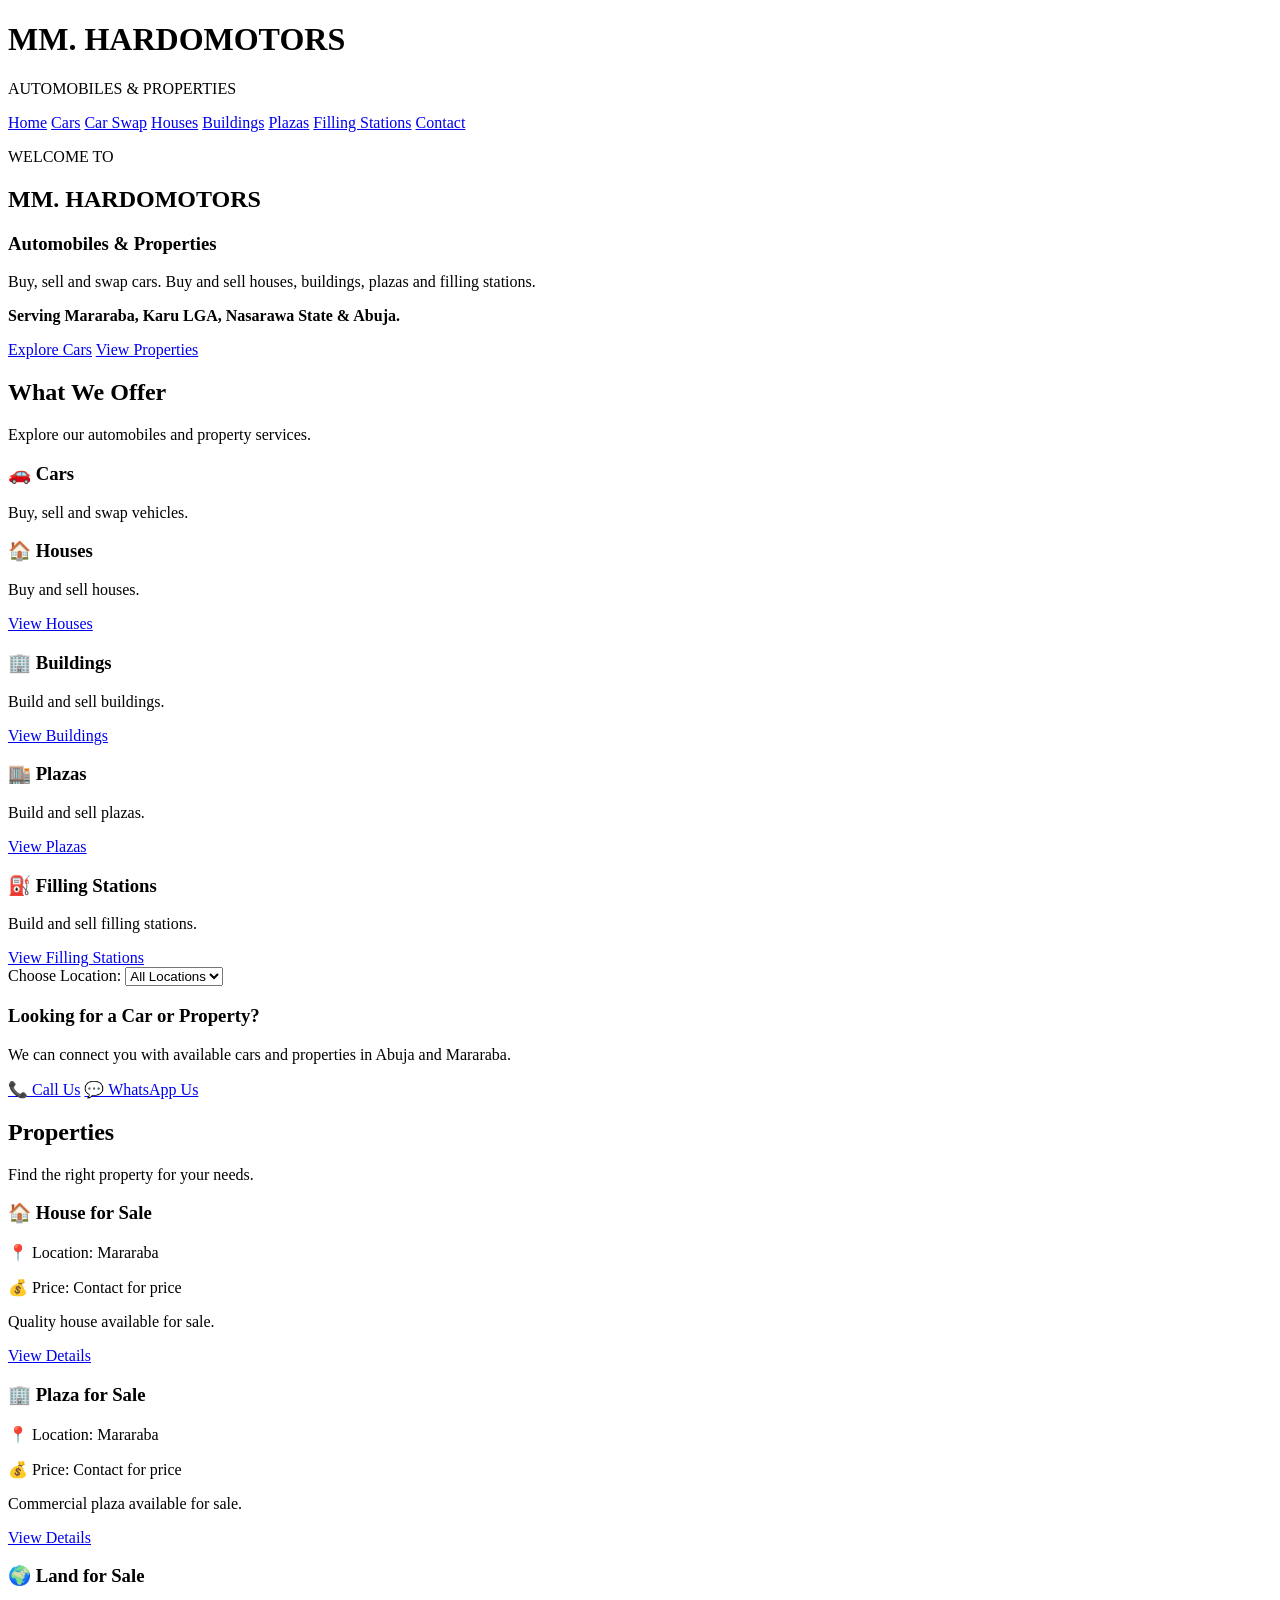
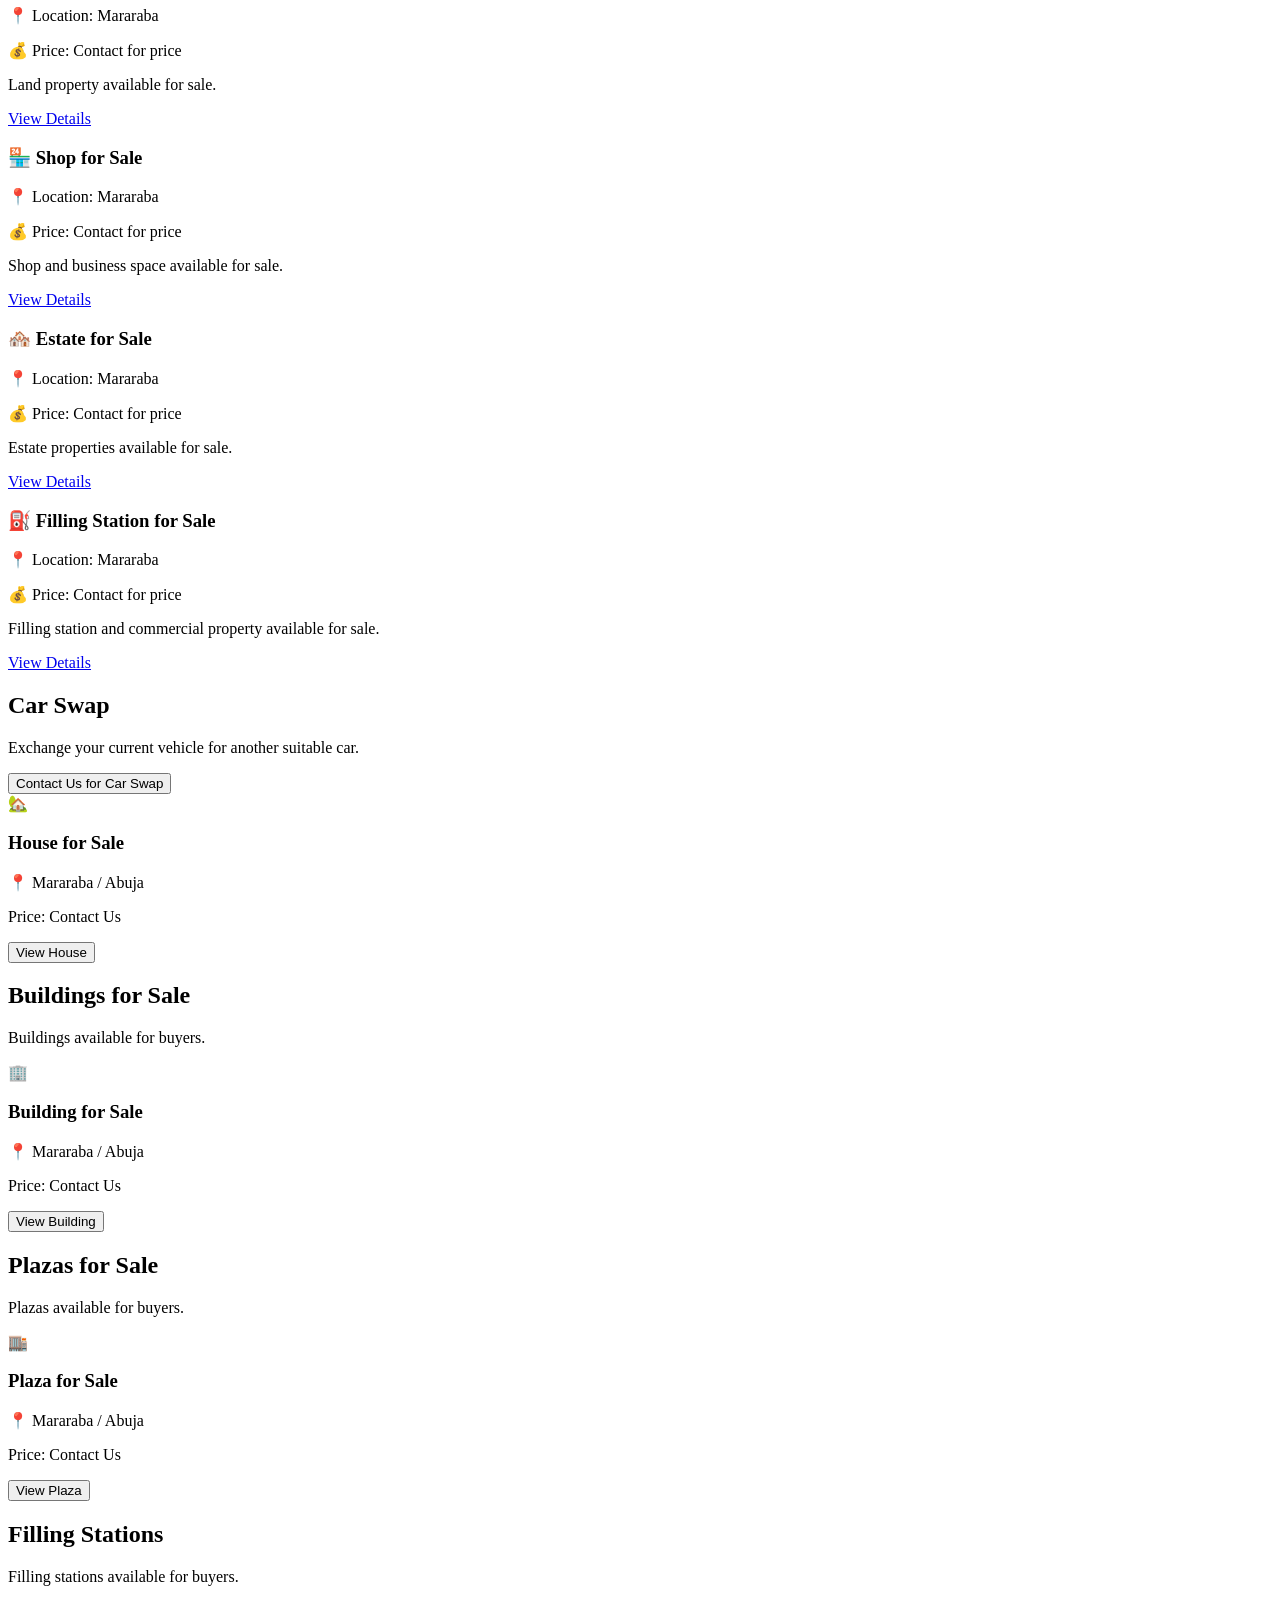
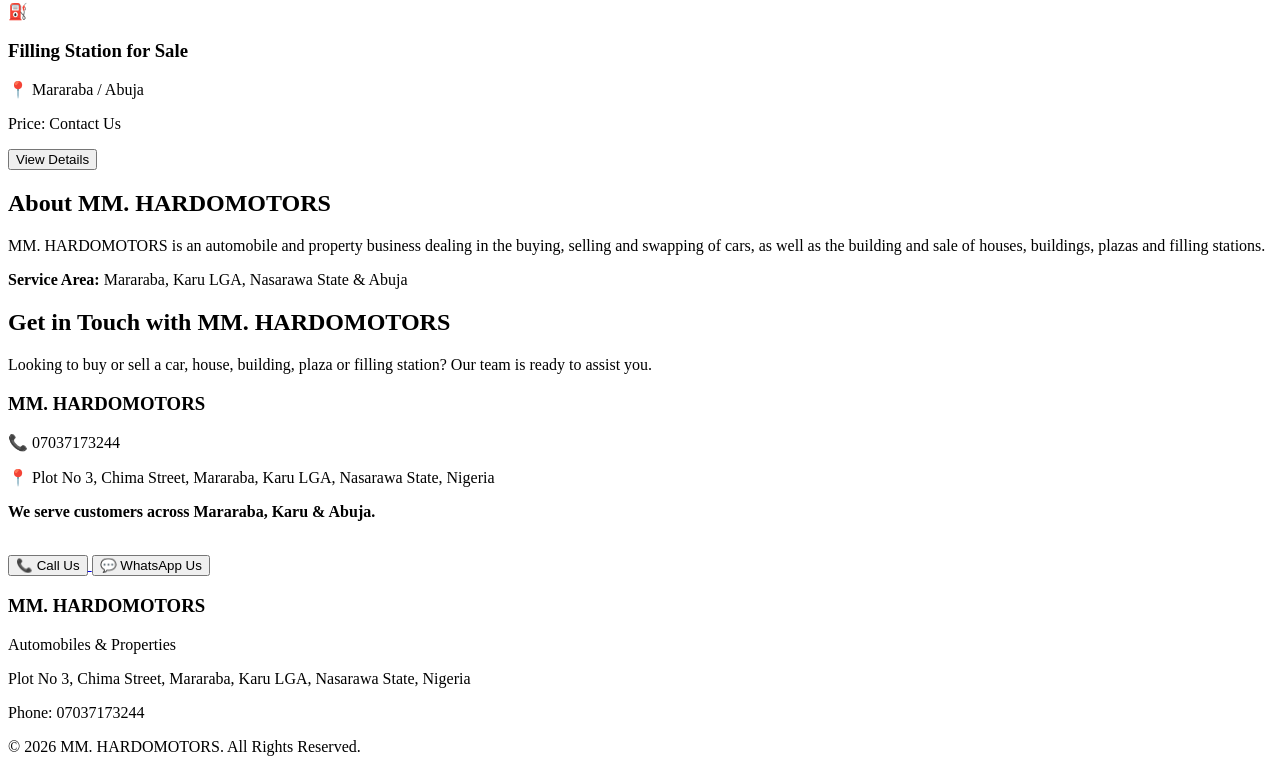
==== index.html @ 6073e5a7 "Add files via upload" ====
<!DOCTYPE html>
<html lang="en">

<head>
    <meta charset="UTF-8">
    <meta name="viewport" content="width=device-width, initial-scale=1.0">

    <title>MM. HARDOMOTORS | Automobiles & Properties</title>

    <link rel="stylesheet" href="style.css">
</head>

<body>

    <!-- HEADER -->
    <header>

        <div class="logo">
            <h1>MM. HARDOMOTORS</h1>
            <p>AUTOMOBILES & PROPERTIES</p>
        </div>

        <nav>
            <a href="#home">Home</a>
            <a href="#cars">Cars</a>
            <a href="#car-swap">Car Swap</a>
            <a href="#houses">Houses</a>
            <a href="#buildings">Buildings</a>
            <a href="#plazas">Plazas</a>
            <a href="#filling-stations">Filling Stations</a>
            <a href="#contact">Contact</a>
        </nav>

    </header>


    <!-- MAIN -->
    <main>

        <!-- HOME -->
        <section id="home" class="hero">

            <p>WELCOME TO</p>

            <h2>MM. HARDOMOTORS</h2>

            <h3>Automobiles & Properties</h3>

            <p>
                Buy, sell and swap cars.
                Buy and sell houses, buildings,
                plazas and filling stations.
            </p>

            <p>
                <strong>Serving Mararaba, Karu LGA, Nasarawa State & Abuja.</strong>
            </p>

            <a href="#cars" class="category-button">Explore Cars</a>
            <a href="#properties" class="category-button">View Properties</a>

        </section>
      <!-- ================= BUSINESS CATEGORIES ================= -->

<section id="categories">

    <h2>What We Offer</h2>

    <p>
        Explore our automobiles and property services.
    </p>

    <div class="category-container">

        <div class="category-card">
            <h3>🚗 Cars</h3>
            <p>Buy, sell and swap vehicles.</p>
            
        </div>

        <div class="category-card">
            <h3>🏠 Houses</h3>
            <p>Buy and sell houses.</p>
            <a href="#houses" class="category-button">View Houses</a>
        </div>

        <div class="category-card">
            <h3>🏢 Buildings</h3>
            <p>Build and sell buildings.</p>
            <a href="#buildings" class="category-button">View Buildings</a>
        </div>

        <div class="category-card">
            <h3>🏬 Plazas</h3>
            <p>Build and sell plazas.</p>
            <a href="#plazas" class="category-button">View Plazas</a>
        </div>

        <div class="category-card">
            <h3>⛽ Filling Stations</h3>
            <p>Build and sell filling stations.</p>
            <a href="#filling-stations" class="category-button">
    View Filling Stations
            </a>
        </div>

    </div>

</section>
<!-- ================= CARS ================= -->
      <div class="location-filter">
    <label for="location">Choose Location:</label>

    <select id="location">
        <option value="all">All Locations</option>
        <option value="abuja">Abuja</option>
        <option value="mararaba">Mararaba</option>
    </select>
      </div>
      <div class="location-info">
    <h3>Looking for a Car or Property?</h3>
    <p>We can connect you with available cars and properties in Abuja and Mararaba.</p>
    <a href="tel:07037173244" class="category-button">📞 Call Us</a>
<a href="https://wa.me/2347037173244" class="category-button">💬 WhatsApp Us</a>
      </div>
      <section id="properties">
    <h2>Properties</h2>
    <p>Find the right property for your needs.</p>
        <div class="property-card">
    <h3>🏠 House for Sale</h3>
    <p>📍 Location: Mararaba</p>
    <p>💰 Price: Contact for price</p>
    <p>Quality house available for sale.</p>

    <a href="#contact" class="view-details">View Details</a>
        </div>
    <div class="property-card">
    <h3>🏢 Plaza for Sale</h3>
    <p>📍 Location: Mararaba</p>
    <p>💰 Price: Contact for price</p>
    <p>Commercial plaza available for sale.</p>

    <a href="#" class="category-button">View Details</a>
    </div>
        
        
    

    <div class="property-card">
    <h3>🌍 Land for Sale</h3>
    <p>📍 Location: Mararaba</p>
    <p>💰 Price: Contact for price</p>
    <p>Land property available for sale.</p>

    <a href="#" class="category-button">View Details</a>
    </div>
        
        
    

    <div class="property-card">
    <h3>🏪 Shop for Sale</h3>
    <p>📍 Location: Mararaba</p>
    <p>💰 Price: Contact for price</p>
    <p>Shop and business space available for sale.</p>

    <a href="#" class="category-button">View Details</a>
    </div>
        
        
    

    <div class="property-card">
    <h3>🏘️ Estate for Sale</h3>
    <p>📍 Location: Mararaba</p>
    <p>💰 Price: Contact for price</p>
    <p>Estate properties available for sale.</p>

    <a href="#" class="category-button">View Details</a>
    </div>
        
        
    
    <div class="property-card">
    <h3>⛽ Filling Station for Sale</h3>
    <p>📍 Location: Mararaba</p>
    <p>💰 Price: Contact for price</p>
    <p>Filling station and commercial property available for sale.</p>

    <a href="#" class="category-button">View Details</a>
    </div>
        
        
    
      </section>

        <!-- CAR SWAP -->
        <section id="car-swap">

            <h2>Car Swap</h2>

            <p>
                Exchange your current vehicle
                for another suitable car.
            </p>

            <button>Contact Us for Car Swap</button>

        </section>


        <!-- ================= HOUSES ================= -->
  
        <div class="listing-card">

            <div class="listing-image">
                🏡
            </div>

            <div class="listing-info">
                <h3>House for Sale</h3>

                <p>📍 Mararaba / Abuja</p>

                <p class="price">Price: Contact Us</p>

              <a href="house-details.html">
    <button>View House</button>
              </a>
                
            </div>

        </div>

    </>

     <!-- ================= BUILDINGS ================= -->

<section id="buildings">

    <h2>Buildings for Sale</h2>

    <p>
        Buildings available for buyers.
    </p>

    <div class="listing-container">

        <div class="listing-card">

            <div class="listing-image">
                🏢
            </div>

            <div class="listing-info">

                <h3>Building for Sale</h3>

                <p>📍 Mararaba / Abuja</p>

                <p class="price">Price: Contact Us</p>

                <button>View Building</button>

            </div>

        </div>

    </div>

</section>
            
        <!-- ================= PLAZAS ================= -->

<section id="plazas">

    <h2>Plazas for Sale</h2>

    <p>
        Plazas available for buyers.
    </p>

    <div class="listing-container">

        <div class="listing-card">

            <div class="listing-image">
                🏬
            </div>

            <div class="listing-info">

                <h3>Plaza for Sale</h3>

                <p>📍 Mararaba / Abuja</p>

                <p class="price">Price: Contact Us</p>

                <button>View Plaza</button>

            </div>

        </div>

    </div>

</section>

        <!-- ================= FILLING STATIONS ================= -->

<section id="filling-stations">

    <h2>Filling Stations</h2>

    <p>
        Filling stations available for buyers.
    </p>

    <div class="listing-container">

        <div class="listing-card">

            <div class="listing-image">
                ⛽
            </div>

            <div class="listing-info">

                <h3>Filling Station for Sale</h3>

                <p>📍 Mararaba / Abuja</p>

                <p class="price">Price: Contact Us</p>

                <button>View Details</button>

            </div>

        </div>

    </div>

</section>


        <!-- ABOUT -->
        <section id="about">

            <h2>About MM. HARDOMOTORS</h2>

            <p>
                MM. HARDOMOTORS is an automobile and
                property business dealing in the buying,
                selling and swapping of cars, as well as
                the building and sale of houses, buildings,
                plazas and filling stations.
            </p>

            <p>
                <strong>Service Area:</strong>
                Mararaba, Karu LGA, Nasarawa State & Abuja
            </p>

        </section>

      <!-- ================= CONTACT ================= -->

<section id="contact">

    <h2>Get in Touch with MM. HARDOMOTORS</h2>

    <p>
    Looking to buy or sell a car, house, building, plaza or filling station?
    Our team is ready to assist you.
    </p>
        
    <div class="contact-box">

        <h3>MM. HARDOMOTORS</h3>

        <p>📞 07037173244</p>

        <p>
            📍 Plot No 3, Chima Street,
            Mararaba, Karu LGA,
            Nasarawa State, Nigeria
        </p>
      <p><strong>We serve customers across Mararaba, Karu & Abuja.</strong></p>
        <br>

        <a href="tel:07037173244">
            <button>📞 Call Us</button>
        </a>

        <a href="https://wa.me/2347037173244" target="_blank">
            <button>💬 WhatsApp Us</button>
        </a>

    </div>

</section>
    <!-- FOOTER -->
    <footer>

        <h3>MM. HARDOMOTORS</h3>

        <p>Automobiles & Properties</p>

        <p>
            Plot No 3, Chima Street,
            Mararaba, Karu LGA,
            Nasarawa State, Nigeria
        </p>

        <p>Phone: 07037173244</p>

        <p>
            © 2026 MM. HARDOMOTORS.
            All Rights Reserved.
        </p>

    </footer>

</body>

</html>
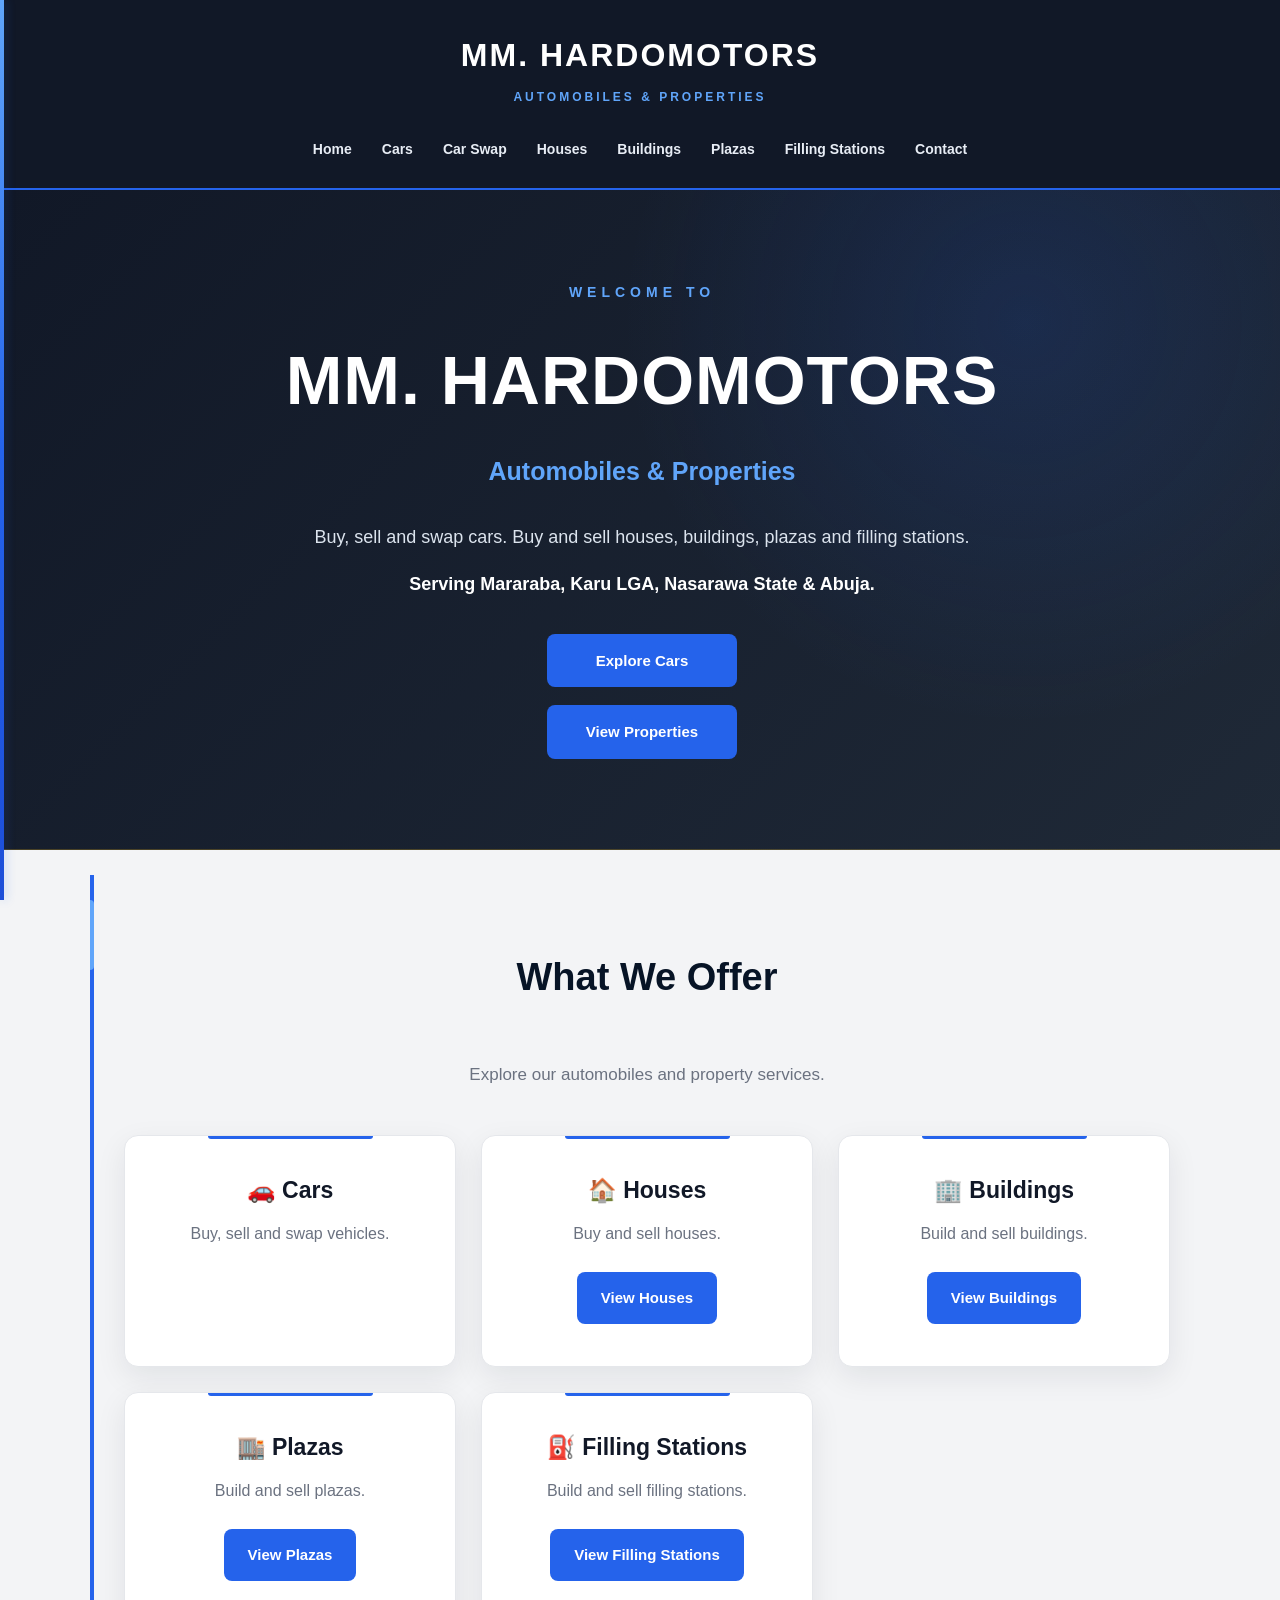
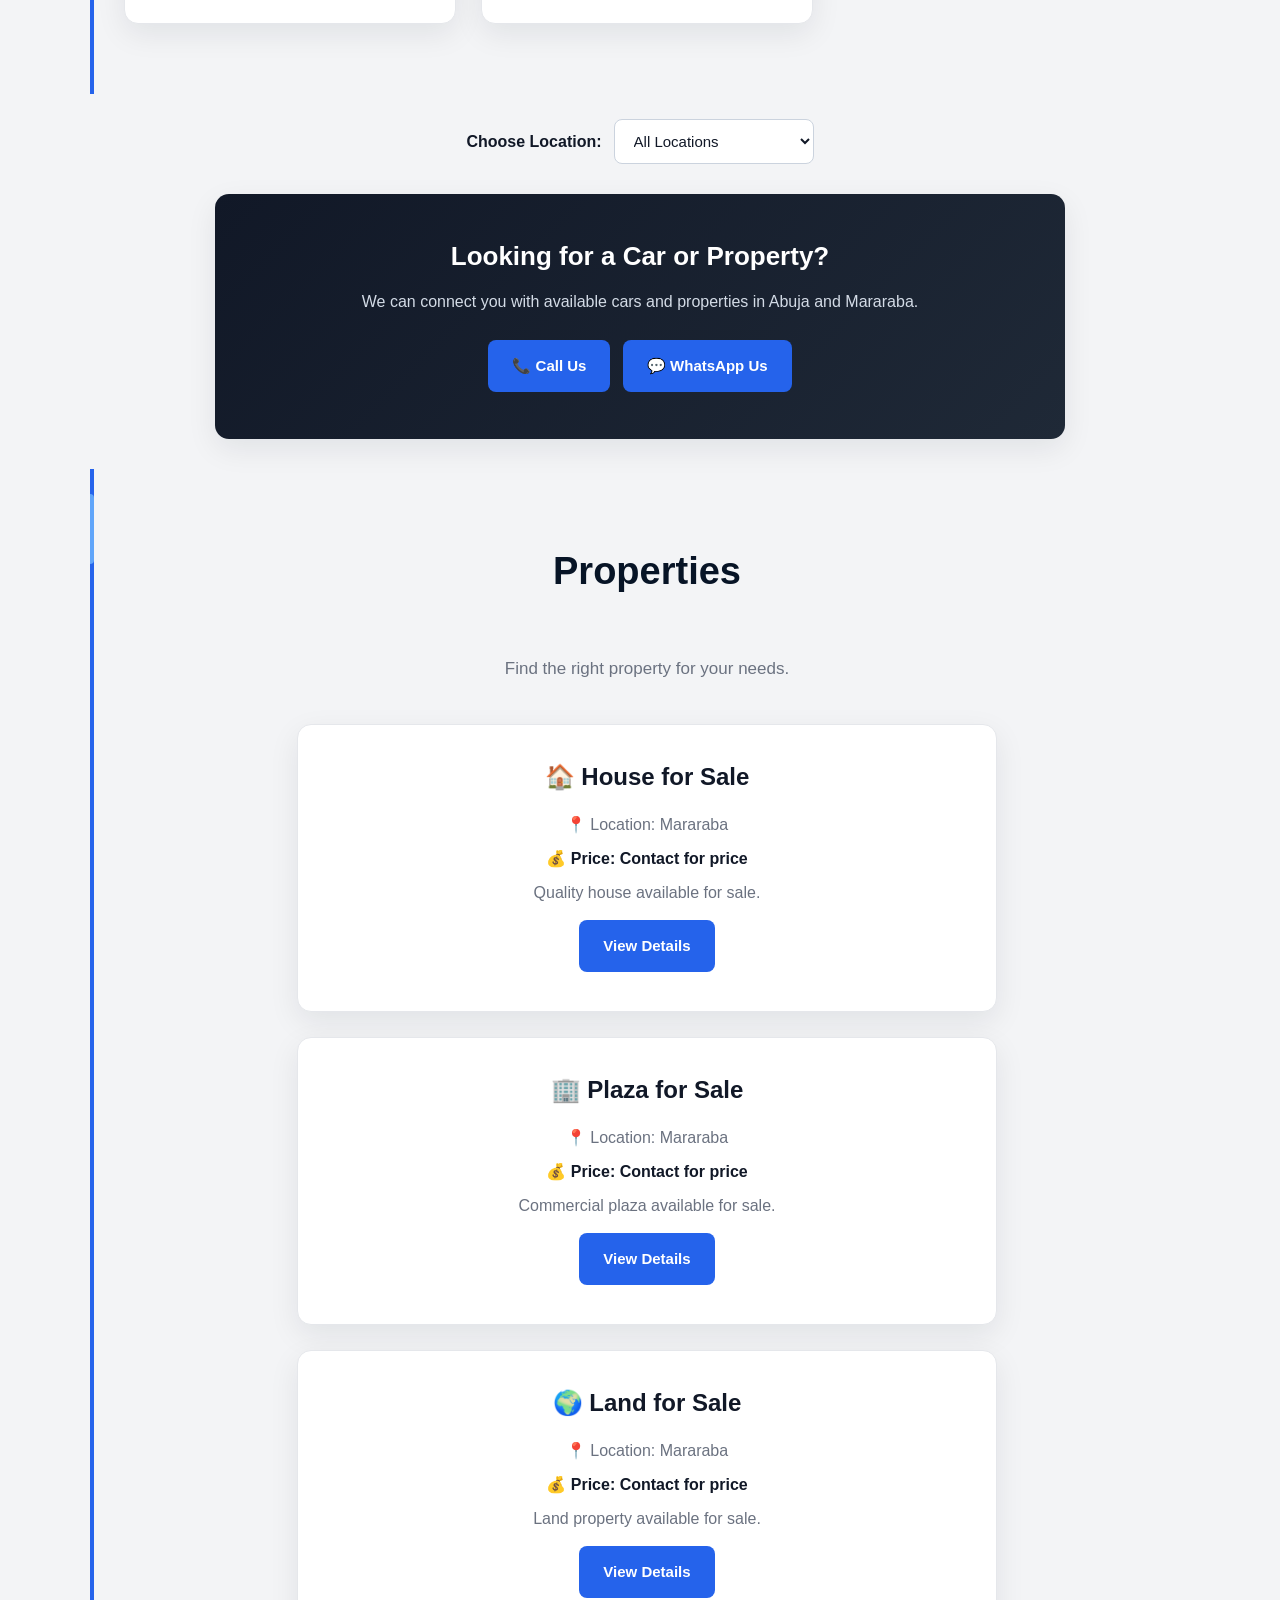
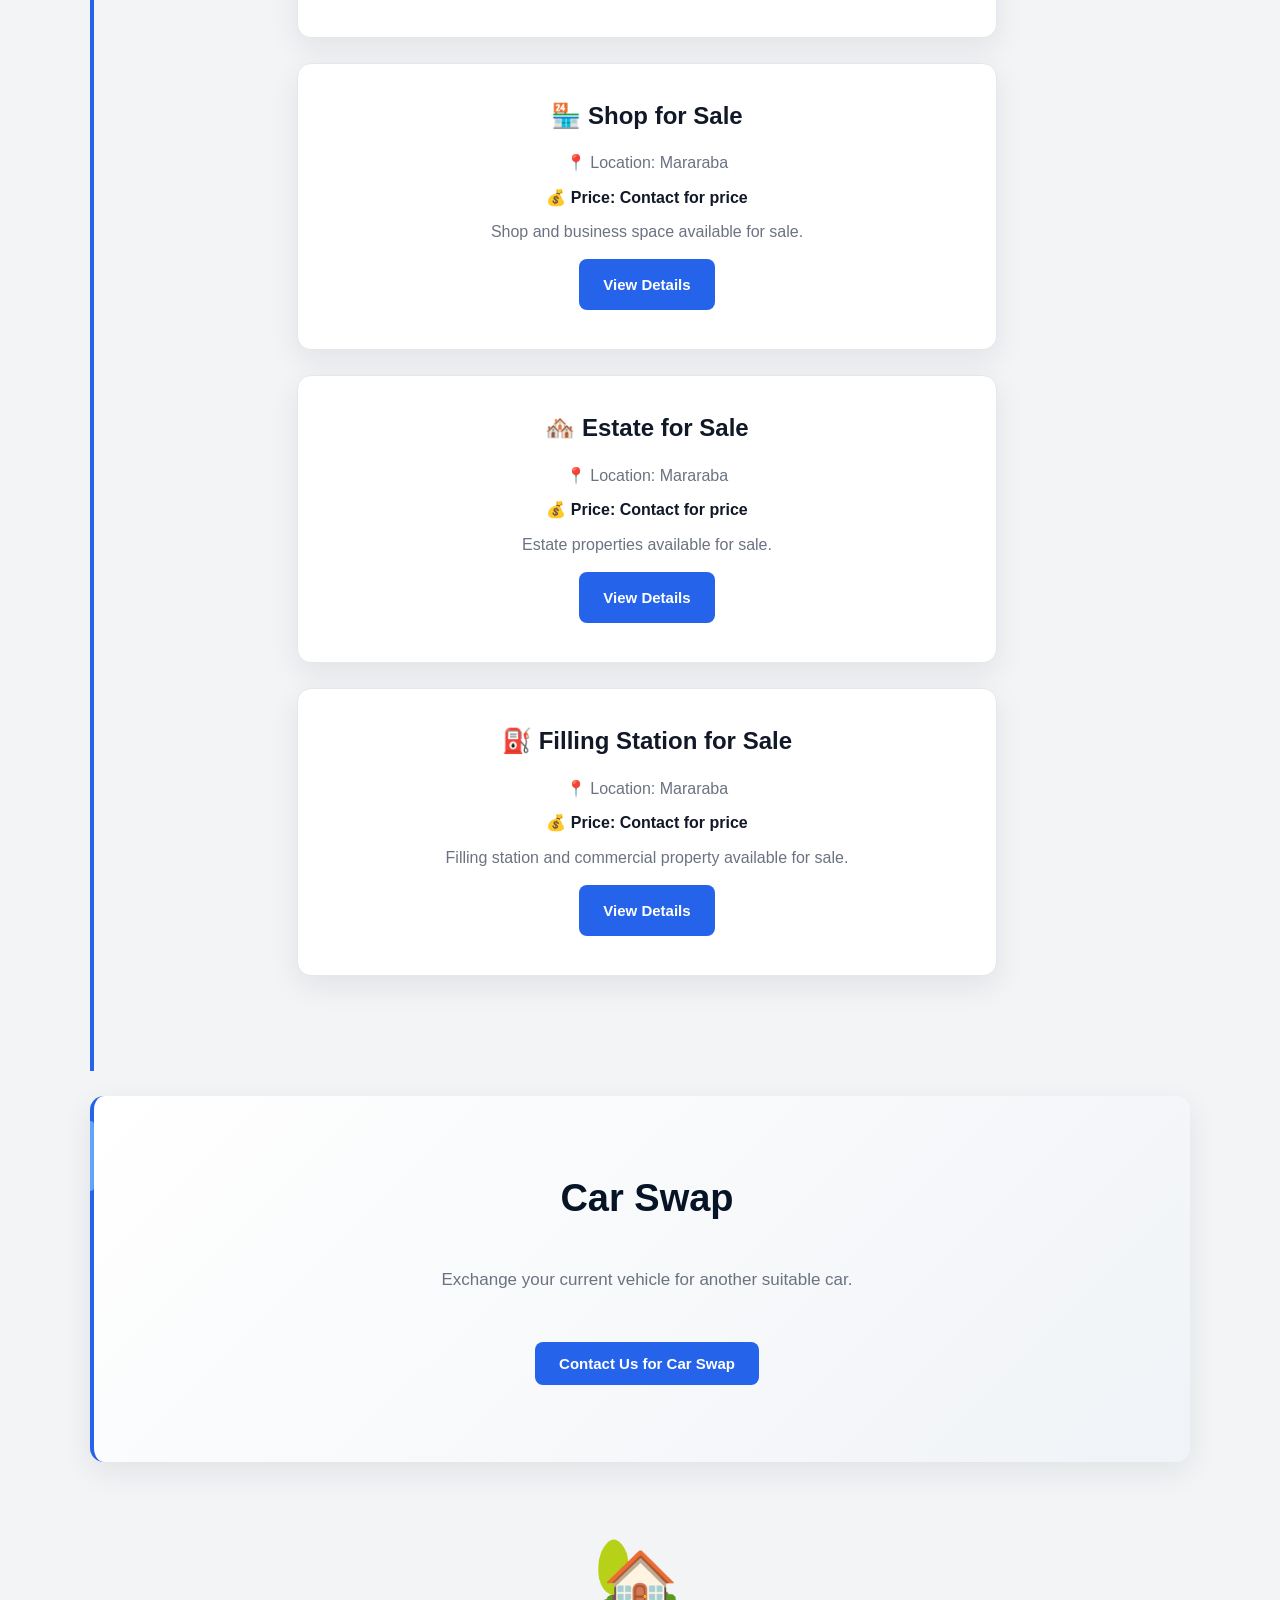
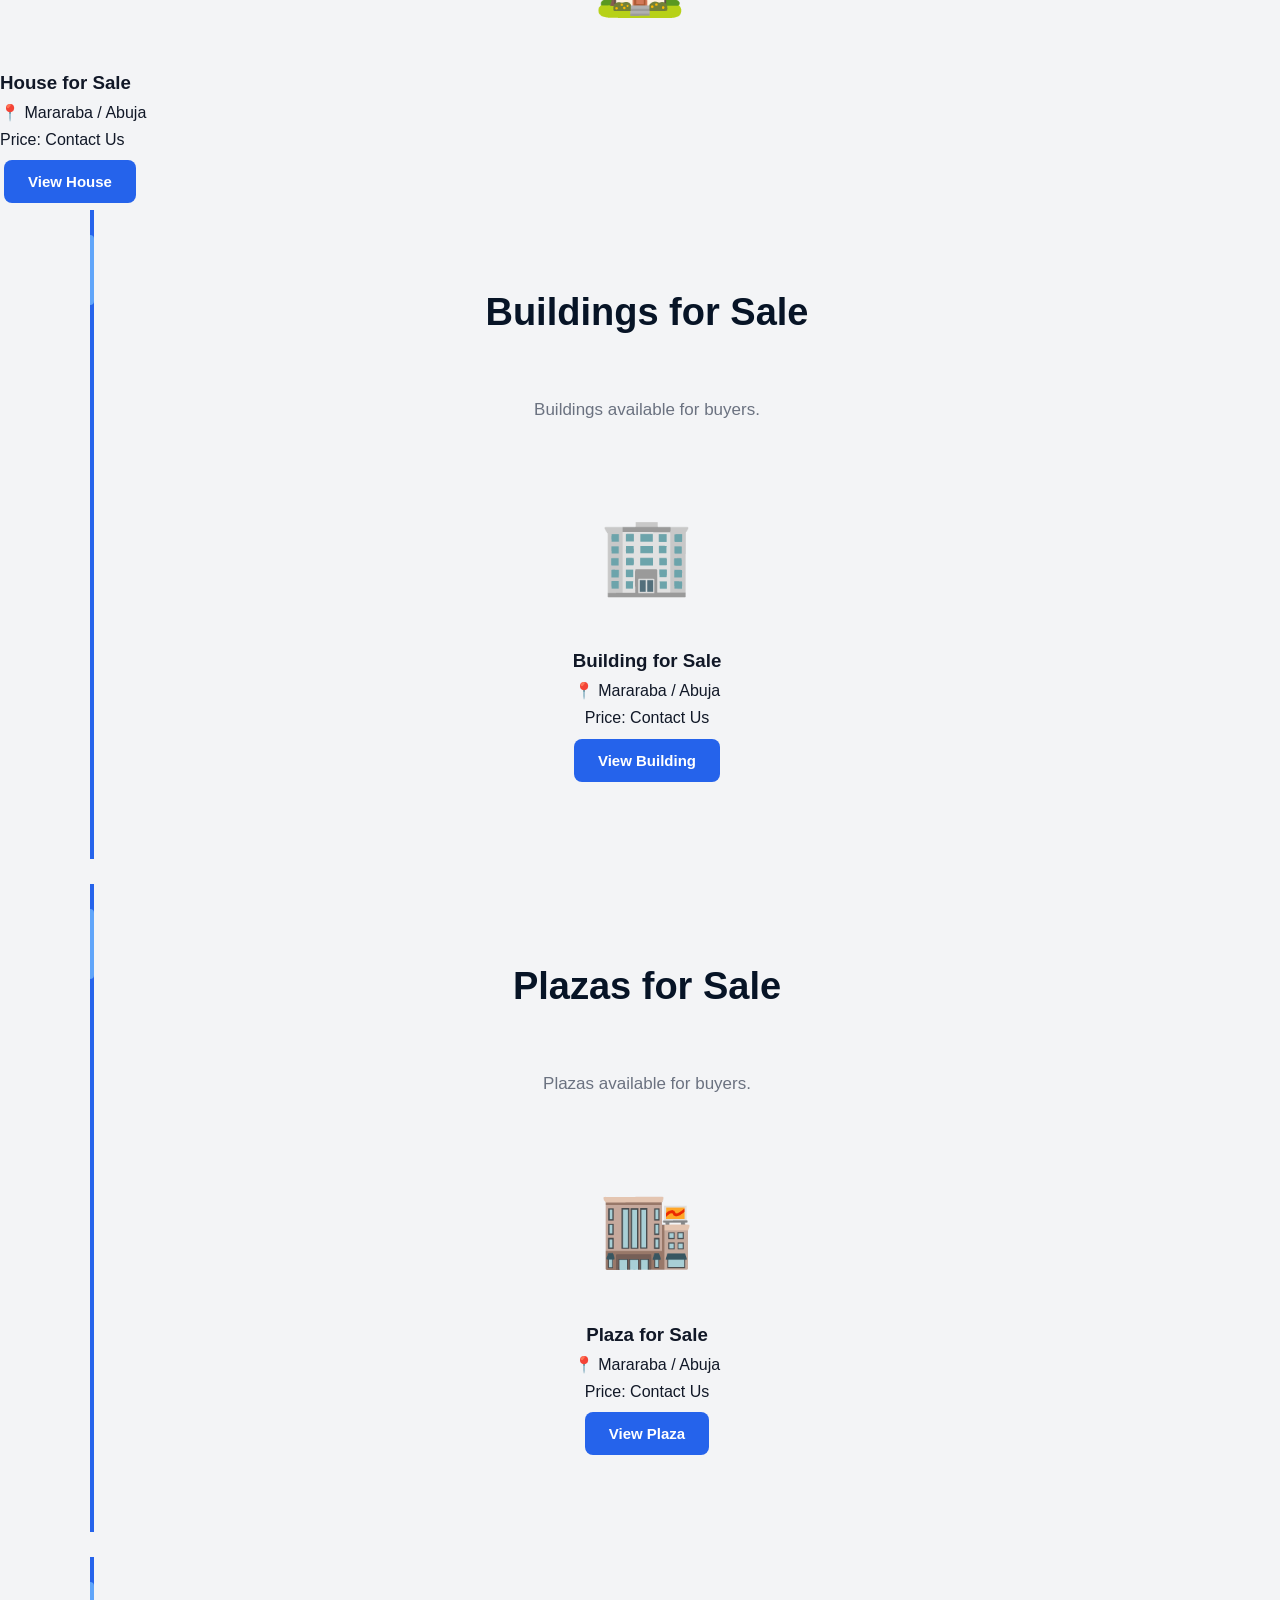
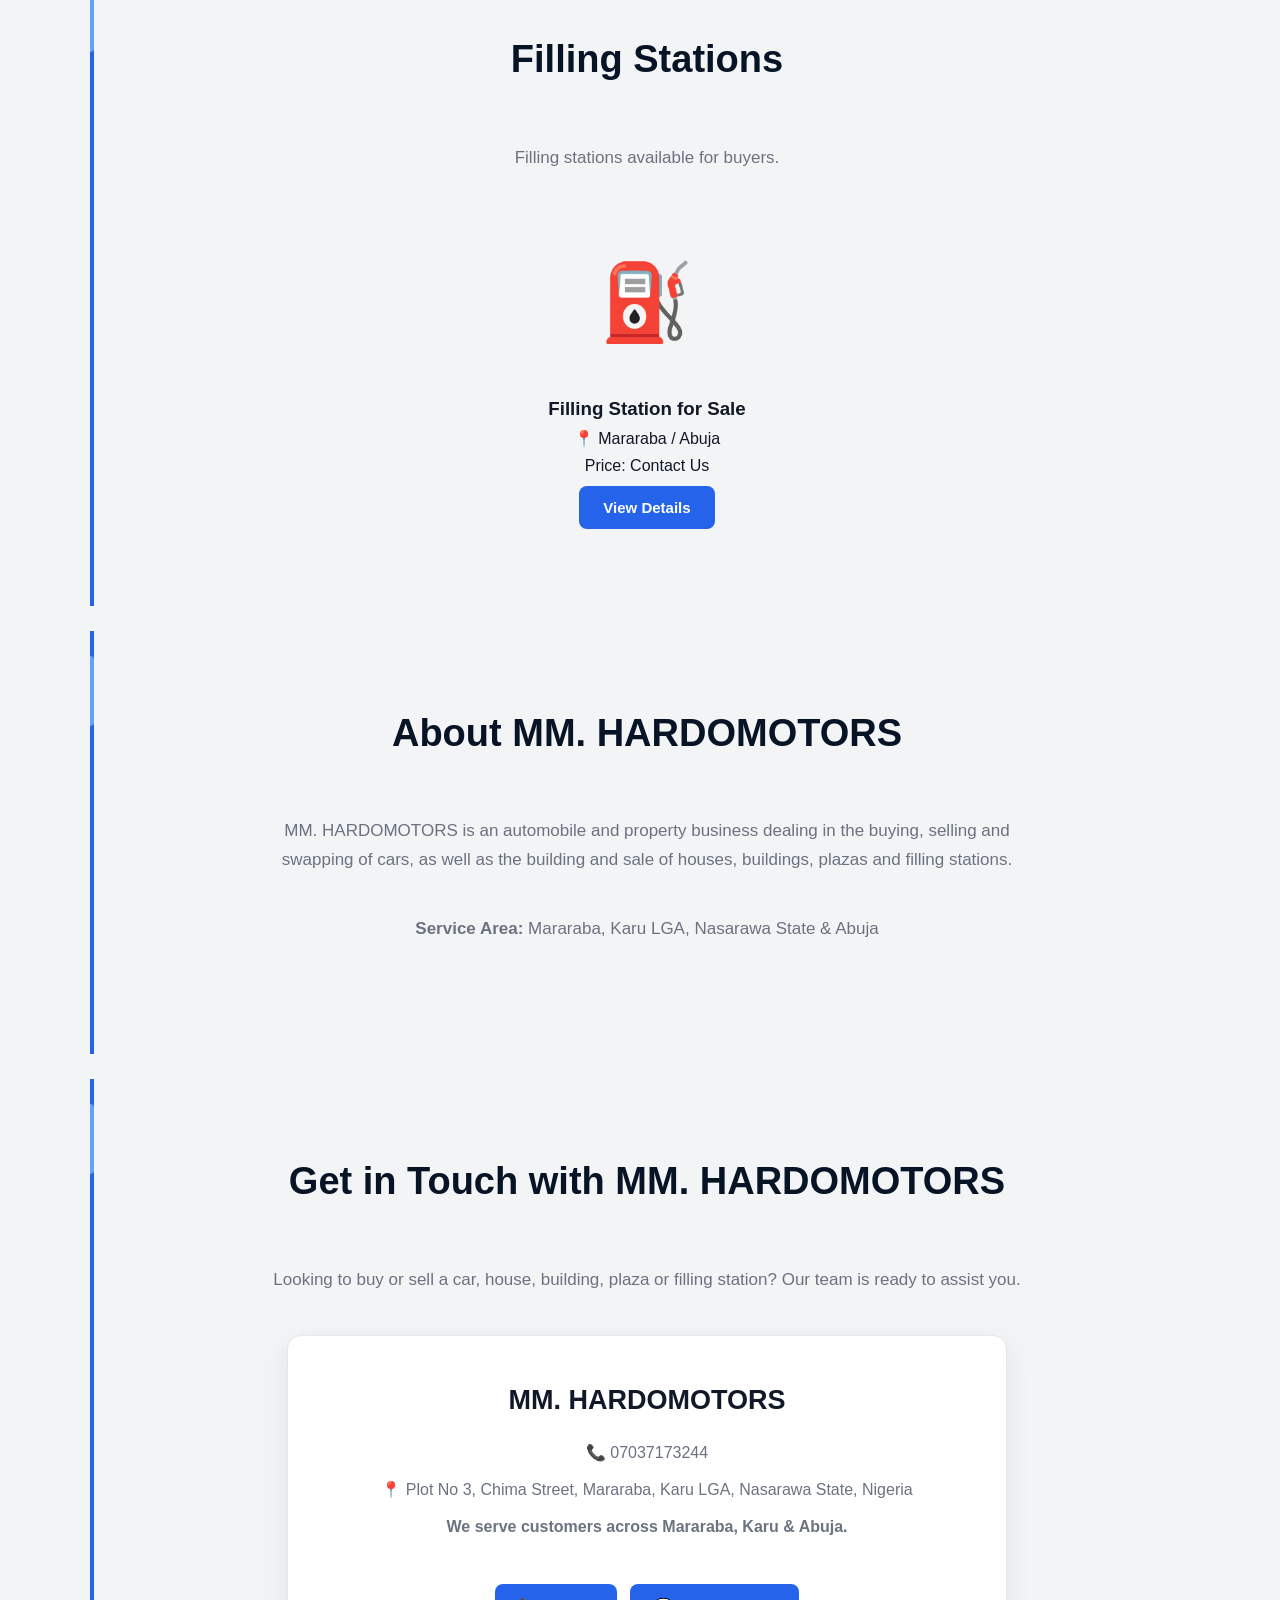
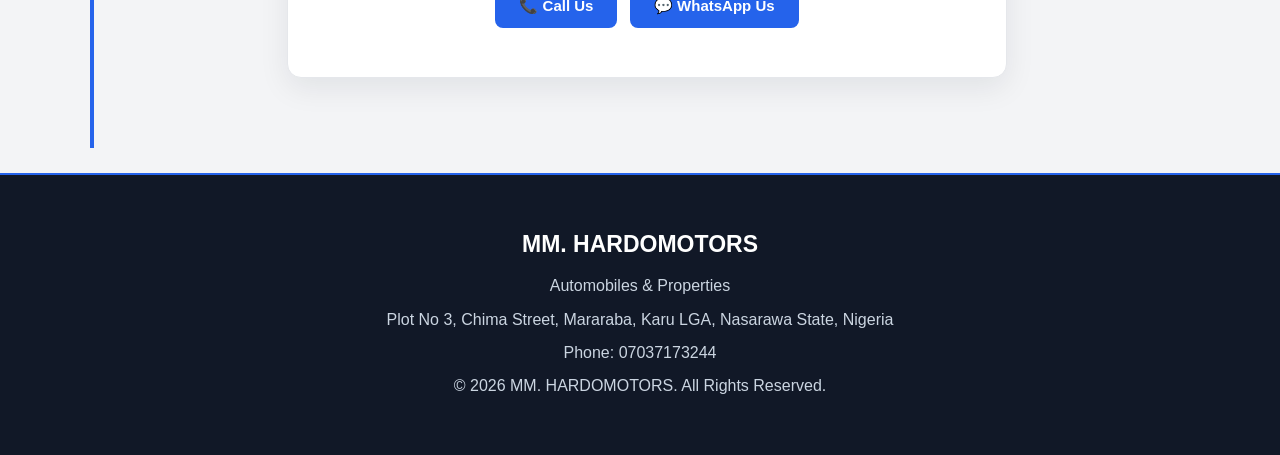
==== commit d96cd589: "Update link to house details page" ====
--- a/index.html
+++ b/index.html
@@ -132,7 +132,7 @@
     <p>💰 Price: Contact for price</p>
     <p>Quality house available for sale.</p>
 
-    <a href="#contact" class="view-details">View Details</a>
+    <a href="house-details.html" class="view-details">View Details</a>
         </div>
     <div class="property-card">
     <h3>🏢 Plaza for Sale</h3>
@@ -423,4 +423,4 @@
 
 </body>
 
-</html>+</html>
--- a/style.css
+++ b/style.css
@@ -0,0 +1,1623 @@
+/* =========================================================
+   MM. HARDOMOTORS
+   PREMIUM STYLE — VERSION 2
+   ========================================================= */
+:root {
+    --primary: #111827;
+    --primary-light: #1f2937;
+
+    --accent: #2563eb;
+    --accent-light: #60a5fa;
+
+    --white: #ffffff;
+    --background: #f3f4f6;
+
+    --text: #111827;
+    --muted: #6b7280;
+
+    --border: #e5e7eb;
+
+    --shadow: 0 10px 30px rgba(17, 24, 39, 0.08);
+    --shadow-hover: 0 18px 40px rgba(17, 24, 39, 0.14);
+
+    --radius: 14px;
+}
+/* =========================================================
+   RESET
+   ========================================================= */
+
+* {
+    margin: 0;
+    padding: 0;
+    box-sizing: border-box;
+}
+
+html {
+    scroll-behavior: smooth;
+}
+
+body {
+    font-family: Arial, Helvetica, sans-serif;
+    background: var(--background);
+    color: var(--text);
+    line-height: 1.7;
+}
+
+a {
+    text-decoration: none;
+}
+
+button {
+    font-family: inherit;
+    cursor: pointer;
+}
+
+
+/* =========================================================
+   HEADER
+   ========================================================= */
+
+header {
+    background: var(--navy);
+    color: var(--white);
+    text-align: center;
+    padding: 28px 20px 20px;
+    border-bottom: 3px solid var(--gold);
+}
+
+.logo h1 {
+    font-size: 31px;
+    font-weight: 800;
+    letter-spacing: 2px;
+}
+
+.logo p {
+    color: var(--gold-light);
+    font-size: 12px;
+    font-weight: 700;
+    letter-spacing: 3px;
+    margin-top: 3px;
+}
+
+
+/* =========================================================
+   NAVIGATION
+   ========================================================= */
+
+nav {
+    display: flex;
+    justify-content: center;
+    align-items: center;
+    flex-wrap: wrap;
+    gap: 5px;
+
+    margin-top: 22px;
+}
+
+nav a {
+    color: #e9eef5;
+    padding: 9px 13px;
+
+    font-size: 14px;
+    font-weight: 600;
+
+    border-radius: 6px;
+
+    transition:
+        background 0.25s ease,
+        color 0.25s ease,
+        transform 0.25s ease;
+}
+
+nav a:hover {
+    background: var(--gold);
+    color: var(--navy);
+    transform: translateY(-2px);
+}
+
+
+/* =========================================================
+   GENERAL SECTIONS
+   ========================================================= */
+
+section {
+    width: 100%;
+    max-width: 1180px;
+    margin: 0 auto;
+    padding: 90px 25px;
+}
+
+section h2 {
+    position: relative;
+
+    text-align: center;
+
+    color: var(--navy);
+
+    font-size: 38px;
+    font-weight: 800;
+
+    margin-bottom: 18px;
+}
+
+section h2::after {
+    content: "";
+
+    display: block;
+
+    width: 55px;
+    height: 3px;
+
+    background: var(--gold);
+
+    margin: 14px auto 0;
+
+    border-radius: 20px;
+}
+
+section > p {
+    max-width: 760px;
+
+    margin: 0 auto 40px;
+
+    text-align: center;
+
+    color: var(--muted);
+    font-size: 17px;
+}
+
+
+/* =========================================================
+   HERO
+   ========================================================= */
+
+.hero {
+    max-width: none;
+
+    min-height: 650px;
+
+    display: flex;
+    flex-direction: column;
+    justify-content: center;
+    align-items: center;
+
+    text-align: center;
+
+    padding: 100px 25px;
+
+    background:
+        radial-gradient(
+            circle at top right,
+            rgba(201, 162, 39, 0.14),
+            transparent 35%
+        ),
+        linear-gradient(
+            135deg,
+            #071426,
+            #10233d
+        );
+
+    color: var(--white);
+
+    border-bottom: 1px solid rgba(201, 162, 39, 0.3);
+}
+
+.hero p:first-child {
+    color: var(--gold-light);
+
+    font-size: 14px;
+    font-weight: 800;
+
+    letter-spacing: 4px;
+
+    margin-bottom: 12px;
+}
+
+.hero h2 {
+    color: var(--white);
+
+    font-size: clamp(38px, 7vw, 64px);
+
+    letter-spacing: 1px;
+
+    margin-bottom: 8px;
+}
+
+.hero h2::after {
+    display: none;
+}
+
+.hero h3 {
+    color: var(--gold-light);
+
+    font-size: 25px;
+
+    font-weight: 600;
+
+    margin-bottom: 22px;
+}
+
+.hero p {
+    max-width: 720px;
+
+    color: #dbe3ed;
+
+    font-size: 18px;
+
+    margin-bottom: 13px;
+}
+
+.hero strong {
+    color: var(--white);
+}
+
+
+/* =========================================================
+   BUTTON SYSTEM
+   ========================================================= */
+
+.category-button,
+.view-details,
+button {
+    display: inline-block;
+
+    border: none;
+    border-radius: 8px;
+
+    padding: 13px 24px;
+
+    background: var(--gold);
+    color: var(--navy);
+
+    font-size: 15px;
+    font-weight: 800;
+
+    margin: 7px 4px;
+
+    transition:
+        transform 0.25s ease,
+        background 0.25s ease,
+        box-shadow 0.25s ease;
+}
+
+.category-button:hover,
+.view-details:hover,
+button:hover {
+    background: var(--gold-light);
+
+    transform: translateY(-3px);
+
+    box-shadow:
+        0 10px 25px rgba(7, 20, 38, 0.16);
+}
+
+
+/* =========================================================
+   BUSINESS CATEGORIES
+   ========================================================= */
+
+#categories {
+    background: var(--background);
+}
+
+.category-container {
+    display: grid;
+
+    grid-template-columns: repeat(3, 1fr);
+
+    gap: 25px;
+
+    margin-top: 45px;
+}
+
+.category-card {
+    position: relative;
+
+    background: var(--white);
+
+    padding: 35px 25px;
+
+    border: 1px solid var(--border);
+
+    border-radius: var(--radius);
+
+    text-align: center;
+
+    box-shadow: var(--shadow);
+
+    transition:
+        transform 0.3s ease,
+        box-shadow 0.3s ease;
+}
+
+.category-card::before {
+    content: "";
+
+    position: absolute;
+
+    top: 0;
+    left: 25%;
+
+    width: 50%;
+    height: 3px;
+
+    background: var(--gold);
+
+    border-radius: 0 0 10px 10px;
+}
+
+.category-card:hover {
+    transform: translateY(-8px);
+
+    box-shadow: var(--shadow-hover);
+}
+
+.category-card h3 {
+    color: var(--navy);
+
+    font-size: 23px;
+
+    margin-bottom: 10px;
+}
+
+.category-card p {
+    color: var(--muted);
+
+    margin-bottom: 18px;
+}
+
+
+/* =========================================================
+   LOCATION FILTER
+   ========================================================= */
+
+.location-filter {
+    max-width: 700px;
+
+    margin: 0 auto 30px;
+
+    display: flex;
+
+    justify-content: center;
+    align-items: center;
+
+    flex-wrap: wrap;
+
+    gap: 12px;
+}
+
+.location-filter label {
+    color: var(--navy);
+
+    font-weight: 800;
+}
+
+.location-filter select {
+    min-width: 200px;
+
+    padding: 12px 15px;
+
+    background: var(--white);
+
+    color: var(--text);
+
+    border: 1px solid #cbd3de;
+
+    border-radius: 8px;
+
+    font-size: 15px;
+
+    outline: none;
+}
+
+.location-filter select:focus {
+    border-color: var(--gold);
+
+    box-shadow:
+        0 0 0 3px rgba(201, 162, 39, 0.12);
+}
+
+
+/* =========================================================
+   LOCATION INFORMATION
+   ========================================================= */
+
+.location-info {
+    max-width: 850px;
+
+    margin: 30px auto;
+
+    padding: 40px 30px;
+
+    background:
+        linear-gradient(
+            135deg,
+            var(--navy),
+            var(--navy-light)
+        );
+
+    color: var(--white);
+
+    text-align: center;
+
+    border-radius: var(--radius);
+
+    box-shadow: var(--shadow);
+}
+
+.location-info h3 {
+    font-size: 26px;
+
+    margin-bottom: 10px;
+}
+
+.location-info p {
+    color: #d3dbe6;
+
+    margin-bottom: 18px;
+}
+
+
+/* =========================================================
+   PROPERTIES
+   ========================================================= */
+
+#properties {
+    text-align: center;
+}
+
+.property-card {
+    position: relative;
+
+    width: 100%;
+    max-width: 720px;
+
+    margin: 22px auto;
+
+    padding: 32px 28px;
+
+    background: var(--white);
+
+    border: 1px solid var(--border);
+
+    border-radius: var(--radius);
+
+    text-align: center;
+
+    box-shadow: var(--shadow);
+
+    transition:
+        transform 0.3s ease,
+        box-shadow 0.3s ease;
+}
+
+.property-card:hover {
+    transform: translateY(-7px);
+
+    box-shadow: var(--shadow-hover);
+}
+
+.property-card h3 {
+    color: var(--navy);
+
+    font-size: 24px;
+
+    margin-bottom: 13px;
+}
+
+.property-card p {
+    color: var(--muted);
+
+    margin: 7px 0;
+}
+
+.property-card p:nth-of-type(2) {
+    color: var(--navy);
+
+    font-weight: 800;
+}
+
+
+/* =========================================================
+   CAR SWAP
+   ========================================================= */
+
+#car-swap {
+    text-align: center;
+
+    background:
+        linear-gradient(
+            135deg,
+            #ffffff,
+            #f0f3f7
+        );
+
+    border-radius: var(--radius);
+
+    box-shadow: var(--shadow);
+}
+
+#car-swap h2 {
+    margin-bottom: 18px;
+}
+
+
+/* =========================================================
+   CARS
+   ========================================================= */
+
+#cars {
+    text-align: center;
+}
+
+.car-container,
+.cars-container {
+    display: grid;
+
+    grid-template-columns: repeat(3, 1fr);
+
+    gap: 28px;
+}
+
+.car-card {
+    overflow: hidden;
+
+    background: var(--white);
+
+    border: 1px solid var(--border);
+
+    border-radius: var(--radius);
+
+    text-align: center;
+
+    box-shadow: var(--shadow);
+
+    transition:
+        transform 0.3s ease,
+        box-shadow 0.3s ease;
+}
+
+.car-card:hover {
+    transform: translateY(-8px);
+
+    box-shadow: var(--shadow-hover);
+}
+
+.car-card img {
+    width: 100%;
+
+    height: 225px;
+
+    object-fit: cover;
+}
+
+.car-card h3 {
+    color: var(--navy);
+
+    font-size: 22px;
+
+    margin: 20px 15px 8px;
+}
+
+.car-card p {
+    color: var(--muted);
+
+    margin: 5px 15px;
+}
+
+
+/* =========================================================
+   HOUSES
+   ========================================================= */
+
+#houses {
+    text-align: center;
+}
+
+.house-container,
+.houses-container {
+    width: 100%;
+
+    display: flex;
+
+    flex-direction: column;
+
+    align-items: center;
+
+    gap: 25px;
+}
+
+.house-card {
+    width: 100%;
+
+    max-width: 680px;
+
+    padding: 35px 28px;
+
+    background: var(--white);
+
+    border: 1px solid var(--border);
+
+    border-radius: var(--radius);
+
+    text-align: center;
+
+    box-shadow: var(--shadow);
+
+    transition:
+        transform 0.3s ease,
+        box-shadow 0.3s ease;
+}
+
+.house-card:hover {
+    transform: translateY(-7px);
+
+    box-shadow: var(--shadow-hover);
+}
+
+.house-card h3 {
+    color: var(--navy);
+
+    font-size: 25px;
+
+    margin-bottom: 12px;
+}
+
+.house-card p {
+    color: var(--muted);
+
+    margin: 6px 0;
+}
+
+
+/* =========================================================
+   BUILDINGS
+   ========================================================= */
+
+#buildings {
+    text-align: center;
+}
+
+.buildings-container {
+    display: grid;
+
+    grid-template-columns: repeat(3, 1fr);
+
+    gap: 25px;
+}
+
+.building-card {
+    background: var(--white);
+
+    padding: 32px 25px;
+
+    border: 1px solid var(--border);
+
+    border-radius: var(--radius);
+
+    text-align: center;
+
+    box-shadow: var(--shadow);
+
+    transition: 0.3s ease;
+}
+
+.building-card:hover {
+    transform: translateY(-7px);
+
+    box-shadow: var(--shadow-hover);
+}
+
+.building-card h3 {
+    color: var(--navy);
+
+    font-size: 23px;
+
+    margin-bottom: 10px;
+}
+
+.building-card p {
+    color: var(--muted);
+}
+
+
+/* =========================================================
+   PLAZAS
+   ========================================================= */
+
+#plazas {
+    text-align: center;
+}
+
+
+/* =========================================================
+   FILLING STATIONS
+   ========================================================= */
+
+#filling-stations {
+    text-align: center;
+}
+
+
+/* =========================================================
+   CONTACT
+   ========================================================= */
+
+#contact {
+    text-align: center;
+}
+
+.contact-box {
+    max-width: 720px;
+
+    margin: 35px auto 0;
+
+    padding: 42px 30px;
+
+    background: var(--white);
+
+    border: 1px solid var(--border);
+
+    border-radius: var(--radius);
+
+    text-align: center;
+
+    box-shadow: var(--shadow);
+}
+
+.contact-box h3 {
+    color: var(--navy);
+
+    font-size: 27px;
+
+    margin-bottom: 15px;
+}
+
+.contact-box p {
+    color: var(--muted);
+
+    margin: 10px 0;
+}
+
+.contact-box strong {
+    color: var(--navy);
+}
+
+
+/* =========================================================
+   FOOTER
+   ========================================================= */
+
+footer {
+    background: var(--navy);
+
+    color: var(--white);
+
+    text-align: center;
+
+    padding: 50px 20px;
+
+    border-top: 3px solid var(--gold);
+}
+
+footer h3 {
+    font-size: 23px;
+
+    margin-bottom: 8px;
+}
+
+footer p {
+    color: #cbd5e1;
+
+    margin: 6px 0;
+}
+
+
+/* =========================================================
+   TABLET
+   ========================================================= */
+
+@media (max-width: 900px) {
+
+    .category-container,
+    .car-container,
+    .cars-container,
+    .buildings-container {
+        grid-template-columns: repeat(2, 1fr);
+    }
+
+    nav a {
+        font-size: 13px;
+    }
+}
+
+
+/* =========================================================
+   MOBILE
+   ========================================================= */
+
+@media (max-width: 600px) {
+
+    header {
+        padding: 23px 12px 17px;
+    }
+
+    .logo h1 {
+        font-size: 24px;
+    }
+
+    .logo p {
+        font-size: 10px;
+        letter-spacing: 2px;
+    }
+
+    nav {
+        margin-top: 17px;
+        gap: 3px;
+    }
+
+    nav a {
+        font-size: 11px;
+        padding: 7px 8px;
+    }
+
+    section {
+        padding: 65px 16px;
+    }
+
+    section h2 {
+        font-size: 30px;
+    }
+
+    section > p {
+        font-size: 16px;
+    }
+
+    .hero {
+        min-height: 600px;
+
+        padding: 80px 18px;
+    }
+
+    .hero h2 {
+        font-size: 36px;
+    }
+
+    .hero h3 {
+        font-size: 20px;
+    }
+
+    .hero p {
+        font-size: 17px;
+    }
+
+    .category-container,
+    .car-container,
+    .cars-container,
+    .buildings-container {
+        grid-template-columns: 1fr;
+    }
+
+    .category-card,
+    .property-card,
+    .house-card,
+    .building-card {
+        width: 100%;
+    }
+
+    .location-info {
+        padding: 32px 18px;
+    }
+
+    .contact-box {
+        padding: 32px 18px;
+    }
+
+    .contact-box button,
+    .contact-box .category-button {
+        display: block;
+
+        width: 90%;
+
+        margin: 8px auto;
+    }
+}
+
+
+/* =========================================================
+   SMALL PHONES
+   ========================================================= */
+
+@media (max-width: 400px) {
+
+    .logo h1 {
+        font-size: 21px;
+    }
+
+    nav a {
+        font-size: 10px;
+        padding: 6px;
+    }
+
+    .hero h2 {
+        font-size: 31px;
+    }
+
+    section h2 {
+        font-size: 27px;
+    }
+}
+/* =====================================================
+   HOUSE SECTION - FORCE CENTER
+===================================================== */
+
+#houses {
+    width: 100%;
+    max-width: 1150px;
+    margin: 0 auto;
+    text-align: center;
+}
+
+#houses h2,
+#houses > p {
+    text-align: center;
+    margin-left: auto;
+    margin-right: auto;
+}
+
+#houses .house-container,
+#houses .houses-container {
+    width: 100%;
+    display: flex;
+    flex-direction: column;
+    align-items: center;
+    justify-content: center;
+}
+
+#houses .house-card {
+    width: 100%;
+    max-width: 680px;
+    margin-left: auto;
+    margin-right: auto;
+    text-align: center;
+}
+/* PROPERTY CARDS - CENTER */
+
+#properties {
+    text-align: center;
+}
+
+#properties .property-card {
+    width: 100%;
+    max-width: 700px;
+    margin: 25px auto;
+    text-align: center;
+}
+/* =========================================
+   FIX HOUSES SECTION - CENTER EVERYTHING
+========================================= */
+
+#houses {
+    width: 100%;
+    max-width: 1150px;
+    margin: 0 auto;
+    padding: 80px 20px;
+    text-align: center;
+}
+
+#houses h2 {
+    width: 100%;
+    text-align: center;
+    margin-left: auto;
+    margin-right: auto;
+}
+
+#houses > p {
+    width: 100%;
+    max-width: 750px;
+    margin-left: auto;
+    margin-right: auto;
+    text-align: center;
+}
+
+#houses .house-container,
+#houses .houses-container {
+    width: 100%;
+    display: flex;
+    flex-direction: column;
+    align-items: center;
+    justify-content: center;
+}
+
+#houses .house-card {
+    width: 100%;
+    max-width: 680px;
+    margin: 20px auto;
+    text-align: center;
+}
+
+#houses .house-card h3,
+#houses .house-card p {
+    text-align: center;
+}
+
+#houses .house-card .view-house {
+    display: block;
+    width: fit-content;
+    margin: 20px auto;
+}
+/* =========================================
+   HOUSE DETAILS PAGE
+   ========================================= */
+
+section {
+    width: 100%;
+    max-width: 1100px;
+    margin: 0 auto;
+    padding: 70px 20px;
+    text-align: center;
+}
+
+section h2 {
+    text-align: center;
+    color: #071426;
+    font-size: 38px;
+    margin-bottom: 35px;
+}
+
+/* HOUSE DETAIL CARD */
+
+.card {
+    width: 100%;
+    max-width: 650px;
+    margin: 0 auto 30px;
+
+    padding: 35px 30px;
+
+    background: #ffffff;
+
+    border: 1px solid #e5e9ef;
+    border-radius: 18px;
+
+    text-align: center;
+
+    box-shadow: 0 12px 35px rgba(7, 20, 38, 0.09);
+
+    transition: 0.3s ease;
+}
+
+.card:hover {
+    transform: translateY(-5px);
+    box-shadow: 0 20px 45px rgba(7, 20, 38, 0.14);
+}
+
+/* HOUSE IMAGE / ICON */
+
+.listing-image {
+    display: flex;
+    justify-content: center;
+    align-items: center;
+
+    width: 100%;
+    height: 180px;
+
+    font-size: 75px;
+
+    text-align: center;
+}
+
+/* CARD TITLE */
+
+.card h3 {
+    color: #071426;
+    font-size: 27px;
+    margin: 15px 0;
+}
+
+/* CARD INFORMATION */
+
+.card p {
+    color: #687386;
+    font-size: 18px;
+    margin: 9px 0;
+    text-align: center;
+}
+
+/* CARD BUTTON */
+
+.card a,
+.card button {
+    display: inline-block;
+
+    margin-top: 20px;
+
+    padding: 14px 28px;
+
+    background: #c9a227;
+    color: #071426;
+
+    border: none;
+    border-radius: 8px;
+
+    font-weight: 800;
+    font-size: 16px;
+
+    transition: 0.25s ease;
+}
+
+.card a:hover,
+.card button:hover {
+    background: #e2c45c;
+    transform: translateY(-2px);
+}
+
+
+/* MOBILE */
+
+@media (max-width: 600px) {
+
+    section {
+        padding: 55px 15px;
+    }
+
+    section h2 {
+        font-size: 32px;
+    }
+
+    .card {
+        max-width: 500px;
+        padding: 30px 20px;
+        margin-left: auto;
+        margin-right: auto;
+    }
+
+    .listing-image {
+        height: 150px;
+        font-size: 65px;
+    }
+
+    .card h3 {
+        font-size: 24px;
+    }
+
+    .card p {
+        font-size: 17px;
+    }
+}
+/* =====================================================
+   PREMIUM HEADER & HERO
+   MM. HARDOMOTORS
+===================================================== */
+
+/* HEADER */
+header {
+    background: #071426;
+    color: #fff;
+    padding: 28px 20px 18px;
+    text-align: center;
+    border-bottom: 2px solid #c9a227;
+}
+
+/* LOGO */
+.logo h1 {
+    font-size: 32px;
+    font-weight: 800;
+    letter-spacing: 2px;
+    margin: 0;
+}
+
+.logo p {
+    color: #d9b83f;
+    font-size: 12px;
+    font-weight: 700;
+    letter-spacing: 3px;
+    margin-top: 5px;
+}
+
+
+/* NAVIGATION */
+nav {
+    display: flex;
+    justify-content: center;
+    align-items: center;
+    flex-wrap: wrap;
+
+    gap: 6px;
+
+    margin-top: 22px;
+}
+
+nav a {
+    color: #e8edf5;
+
+    font-size: 14px;
+    font-weight: 600;
+
+    padding: 8px 12px;
+
+    border-radius: 6px;
+
+    transition: 0.25s ease;
+}
+
+nav a:hover {
+    background: #c9a227;
+    color: #071426;
+}
+
+
+/* =====================================================
+   HERO
+===================================================== */
+
+.hero {
+    max-width: none;
+
+    min-height: 600px;
+
+    padding: 90px 20px;
+
+    display: flex;
+    flex-direction: column;
+    justify-content: center;
+    align-items: center;
+
+    text-align: center;
+
+    background:
+        radial-gradient(
+            circle at 80% 20%,
+            rgba(201, 162, 39, 0.12),
+            transparent 35%
+        ),
+        linear-gradient(
+            135deg,
+            #071426 0%,
+            #0d2038 55%,
+            #142b42 100%
+        );
+
+    color: white;
+}
+
+
+/* WELCOME */
+.hero p:first-child {
+    color: #d9b83f;
+
+    font-size: 14px;
+    font-weight: 800;
+
+    letter-spacing: 5px;
+
+    margin-bottom: 18px;
+}
+
+
+/* MAIN TITLE */
+.hero h2 {
+    color: #ffffff;
+
+    font-size: clamp(40px, 8vw, 68px);
+
+    font-weight: 800;
+
+    letter-spacing: 1px;
+
+    margin-bottom: 12px;
+}
+
+
+/* SUBTITLE */
+.hero h3 {
+    color: #d9b83f;
+
+    font-size: 25px;
+    font-weight: 600;
+
+    margin-bottom: 28px;
+}
+
+
+/* DESCRIPTION */
+.hero p {
+    max-width: 720px;
+
+    color: #dce4ee;
+
+    font-size: 18px;
+
+    line-height: 1.8;
+
+    margin-bottom: 15px;
+}
+
+
+/* LOCATION */
+.hero strong {
+    color: #ffffff;
+}
+
+
+/* =====================================================
+   HERO BUTTONS
+===================================================== */
+
+.hero .category-button {
+    min-width: 190px;
+
+    margin: 18px 6px 0;
+
+    padding: 14px 25px;
+
+    background: #c9a227;
+    color: #071426;
+
+    border-radius: 8px;
+
+    font-size: 15px;
+    font-weight: 800;
+
+    transition: all 0.25s ease;
+}
+
+.hero .category-button:hover {
+    background: #e1c65b;
+
+    transform: translateY(-3px);
+
+    box-shadow:
+        0 10px 25px rgba(0, 0, 0, 0.25);
+}
+
+
+/* =====================================================
+   DESKTOP BUTTON ARRANGEMENT
+===================================================== */
+
+@media (min-width: 601px) {
+
+    .hero .category-button {
+        display: inline-block;
+    }
+}
+
+
+/* =====================================================
+   MOBILE
+===================================================== */
+
+@media (max-width: 600px) {
+
+    header {
+        padding: 22px 12px 15px;
+    }
+
+    .logo h1 {
+        font-size: 23px;
+        letter-spacing: 1.5px;
+    }
+
+    .logo p {
+        font-size: 10px;
+        letter-spacing: 2px;
+    }
+
+    nav {
+        margin-top: 17px;
+        gap: 3px;
+    }
+
+    nav a {
+        font-size: 11px;
+        padding: 7px 8px;
+    }
+
+    .hero {
+        min-height: 590px;
+        padding: 70px 18px;
+    }
+
+    .hero p:first-child {
+        font-size: 12px;
+        letter-spacing: 3px;
+    }
+
+    .hero h2 {
+        font-size: 35px;
+        line-height: 1.15;
+    }
+
+    .hero h3 {
+        font-size: 20px;
+        margin-bottom: 22px;
+    }
+
+    .hero p {
+        font-size: 16px;
+        line-height: 1.7;
+    }
+
+    .hero .category-button {
+        display: block;
+
+        width: 220px;
+
+        margin: 12px auto;
+
+        padding: 13px 20px;
+    }
+}
+/* =====================================================
+   MODERN CORPORATE COLOR OVERRIDE
+===================================================== */
+
+header {
+    background: #111827;
+    border-bottom: 2px solid #2563eb;
+}
+
+.logo p {
+    color: #60a5fa;
+}
+
+nav {
+    background: #111827;
+}
+
+nav a:hover {
+    background: #2563eb;
+    color: #ffffff;
+}
+
+.hero {
+    background:
+        radial-gradient(
+            circle at 80% 20%,
+            rgba(37, 99, 235, 0.15),
+            transparent 35%
+        ),
+        linear-gradient(
+            135deg,
+            #111827,
+            #1f2937
+        );
+}
+
+.hero p:first-child {
+    color: #60a5fa;
+}
+
+.hero h3 {
+    color: #60a5fa;
+}
+
+.hero .category-button,
+.category-button,
+.view-details,
+button {
+    background: #2563eb;
+    color: #ffffff;
+}
+
+.hero .category-button:hover,
+.category-button:hover,
+.view-details:hover,
+button:hover {
+    background: #1d4ed8;
+    color: #ffffff;
+}
+
+.category-card::before {
+    background: #2563eb;
+}
+
+.location-info {
+    background: linear-gradient(
+        135deg,
+        #111827,
+        #1f2937
+    );
+}
+
+.location-filter select:focus {
+    border-color: #2563eb;
+}
+
+.property-card:hover,
+.house-card:hover,
+.car-card:hover,
+.building-card:hover,
+.category-card:hover {
+    border-color: #dbeafe;
+}
+
+footer {
+    background: #111827;
+    border-top: 2px solid #2563eb;
+}
+
+footer a {
+    color: #60a5fa;
+}
+/* =========================================
+   PROFESSIONAL BLUE SIDE LINE
+========================================= */
+
+body {
+    position: relative;
+}
+
+body::before {
+    content: "";
+    position: fixed;
+    top: 0;
+    left: 0;
+
+    width: 5px;
+    height: 100vh;
+
+    background: #2563eb;
+
+    z-index: 9999;
+}
+/* =========================================
+   PREMIUM BLUE SIDE ACCENT
+========================================= */
+
+body {
+    position: relative;
+}
+
+body::before {
+    content: "";
+    position: fixed;
+
+    top: 0;
+    left: 0;
+
+    width: 4px;
+    height: 100vh;
+
+    background: linear-gradient(
+        to bottom,
+        #60a5fa,
+        #2563eb,
+        #1d4ed8
+    );
+
+    box-shadow: 2px 0 10px rgba(37, 99, 235, 0.25);
+
+    z-index: 9999;
+}
+/* =========================================
+   BLUE LINE ON EVERY SECTION
+========================================= */
+
+section {
+    position: relative;
+    border-left: 4px solid #2563eb;
+    margin-bottom: 20px;
+}
+/* =========================================
+   PREMIUM BLUE LINE ON EVERY SECTION
+========================================= */
+
+section {
+    position: relative;
+    border-left: 4px solid #2563eb;
+    margin-bottom: 25px;
+    padding-left: 30px;
+}
+
+section::before {
+    content: "";
+    position: absolute;
+    left: -4px;
+    top: 25px;
+    width: 4px;
+    height: 70px;
+
+    background: #60a5fa;
+    border-radius: 0 5px 5px 0;
+}
